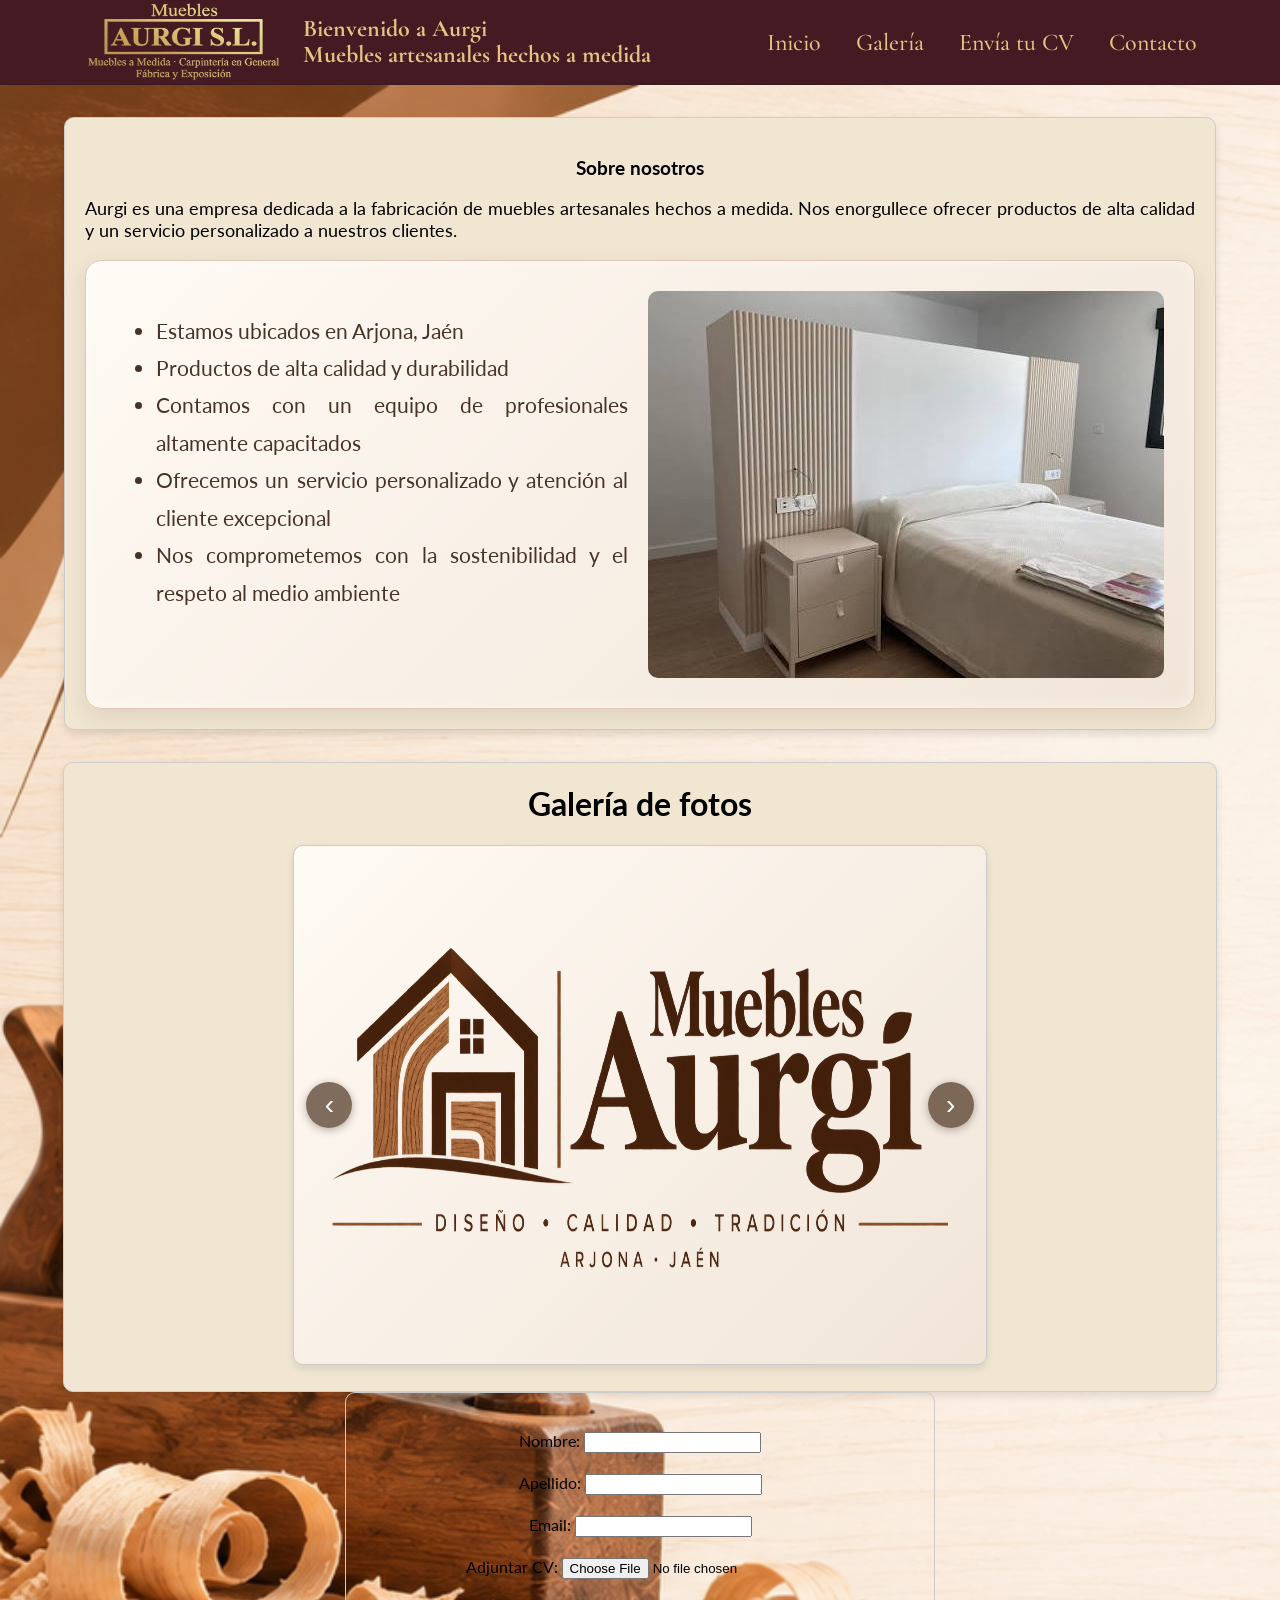
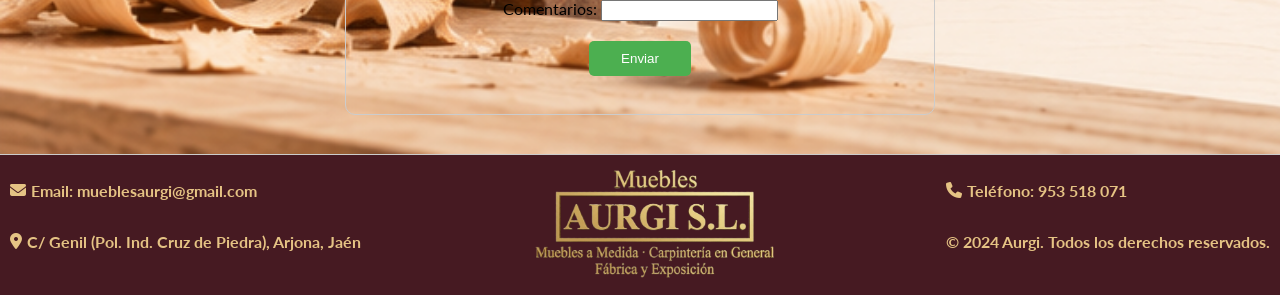
==== formularioCV.html @ c1c7f396 "Initial commit" ====
<!DOCTYPE html>
<html lang="en">
<head>
    <meta charset="UTF-8">
    <meta name="viewport" content="width=device-width, initial-scale=1.0">
    <link rel="stylesheet" href="estilos.css">
    <link rel="stylesheet" href="https://cdnjs.cloudflare.com/ajax/libs/font-awesome/6.4.0/css/all.min.css">
    <script src="vida.js" defer></script>
    <title>Muebles Aurgi</title>
</head>
<body>
    <header>
        <div>
            <img src="logoBueno.png" alt="Logo de Aurgi" width="200" height="85">
            <section>
                <h1>Bienvenido a Aurgi</h1>
                <h2>Muebles artesanales hechos a medida</h2>
            </section>
        </div>
        <nav>
            <ul>
                <li><a href="#home">Inicio</a></li>
                <li><a href="#galeria">Galería</a></li>
                <li><a href="#about">Envía tu CV</a></li>
                <li><a href="#contacto">Contacto</a></li>
            </ul>
        </nav>
    </header>
    <main>
        <div id="home"></div>
        <article class="presentEmpresa" >
            <section>
                <h1>Sobre nosotros</h1>
                <p>Aurgi es una empresa dedicada a la fabricación de muebles artesanales hechos a medida. Nos enorgullece ofrecer productos de alta calidad y un servicio personalizado a nuestros clientes.</p>
                <article class="caracteristicas">
                    <ul>
                        <li>
                            Estamos ubicados en Arjona, Jaén
                        </li>
                        <li>
                            Productos de alta calidad y durabilidad
                        </li>
                        <li>
                            Contamos con un equipo de profesionales altamente capacitados
                        </li>
                        <li>
                            Ofrecemos un servicio personalizado y atención al cliente excepcional
                        </li>
                        <li>
                            Nos comprometemos con la sostenibilidad y el respeto al medio ambiente
                        </li>
                    </ul>
                    <img src="imagen4.jpg" alt="Imagen de la empresa Aurgi" >
                </article>
            </section>
        </article>
        <div class="carruselCont" id="galeria">
            <h1>Galería de fotos</h1>
            <article class="carrusel">                
                <div class="pista">
                    <img src="LogoAurgi.png" alt="">
                    <img src="logoBueno.png" alt="">
                    <img src="imagen4.jpg" alt="">
                </div>
                <button class="anterior">&#8249;</button>
                <button class="siguiente">&#8250;</button>
            </article>
        </div>

        <form id="cvForm">
            <label for="nombre">Nombre:
                <input type="text" id="nombre" name="nombre" required>
            </label>
            <label for="apellido">Apellido:
                <input type="text" id="apellido" name="apellido" required>
            </label>
            <label for="email">Email:
                <input type="email" id="email" name="email" required>
            </label>
            <label for="cv">Adjuntar CV:
                <input type="file" id="cv" name="cv" required>
            </label>
            <label for="comentarios">Comentarios:
                <input type="text" id="comentarios" name="comentarios" required>
            </label>
            <button type="submit">Enviar</button>
        </form>
    </main>
    <footer id="contacto">
        <article class="contactos">
            <p><i class="fa-solid fa-envelope"></i>Email: mueblesaurgi@gmail.com</p>
            <p><i class="fa-solid fa-location-dot"></i>C/ Genil (Pol. Ind. Cruz de Piedra), Arjona, Jaén</p>
        </article>
        <img src="logoBueno.png" alt="Logo de Aurgi" width="250" height="120">
        <article class="contactos">
            <p><i class="fa-solid fa-phone"></i>Teléfono: 953 518 071</p>
            <p>&copy; 2024 Aurgi. Todos los derechos reservados.</p>
        </article>
    </footer>
</body>
</html>
---- estilos.css ----
@import url('https://fonts.googleapis.com/css2?family=Cormorant+Garamond:wght@400;500;600;700&family=Lato:wght@400;500;600;700&display=swap');

html {
  scroll-padding-top: 100px;
  scroll-behavior: smooth;
}
body{
    margin: 0;
    padding: 0;
}

header{
    width: 100%;
    height: 85px;
    padding: 0 6.5%;
    background-color: #461a22;
    border-bottom: 1px solid #371b20;
    color: #E5C384;
    font-family:'Cormorant Garamond', serif;
    display: flex;
    align-items: center;
    justify-content: space-between;
    box-sizing: border-box;
    position: sticky;
    top: 0;
    z-index: 1000;
}
header div{
    display: flex;
    align-items: center;
    gap: 20px;
    padding-top: 10px;
    padding-bottom: 10px;
}

header section h1,
header section h2 {
    margin: 0;
    line-height: 1.1;
}

header nav ul {
    display: flex;
    align-items: center;
    gap: 35px;
    list-style: none;
    margin: 0;
    padding: 0;
}

header nav ul li a{
    position: relative;
    text-decoration: none;
    color: #E5C384;
    font-size: 150%;
    font-weight: 500;
}

header nav ul li a::after{
    content: "";
    position: absolute;
    width: 0;
    height: 2px;
    background-color: #9A7233;
    bottom: -12px;
    left: 0;
    transition: width 0.3s ease;
}

header nav ul li a:hover::after,
header nav ul li a:active::after{
    width: 100%;
}

header nav ul li a:hover,
header nav ul li a:active{
    color: #9A7233;
}

main{
    font-family:'Lato', sans-serif;
    padding-bottom: 3%;
    background: url(FondoCarpintería.png);
    background-repeat: no-repeat;
    background-size: cover;
}

main #cvForm{
    margin: 0 auto;
}

.presentEmpresa{
    display: flex;
    flex-direction: row;
    justify-content: center;
    align-items: center;
    gap: 20px;
    padding-top: 2.5%;
    padding-bottom: 2.5%;
    background-size: cover;

}

.presentEmpresa img{
    width: 50%;
    height: auto;
    border-radius: 10px;
}

.presentEmpresa section{
    width: 90%;
    padding: 20px;
    box-sizing: border-box;
    border-radius: 10px;
    background-color: #f0e6d2;
    box-shadow: 0 4px 8px rgba(0, 0, 0, 0.1);
    border: 1px solid #ccc;
    align-self: flex-start;
    text-align: center;
}

.presentEmpresa section p{
    text-align: justify;
    font-size: 115%;
}

.presentEmpresa .caracteristicas {
    position: relative;
    display: flex;
    gap: 20px;
    text-align: justify;
    font-size: 130%;
    line-height: 1.8;
    padding: 30px;
    min-height: 38vh;
    height: auto;

    background: linear-gradient(
        135deg,
        #fffaf4,
        #f1e5d8
    );

    color: #493326;
    border-radius: 16px;

    border: 1px solid #dfc9b4;

    box-shadow:
        0 8px 25px rgba(65, 38, 23, 0.10),
        inset 0 0 15px rgba(255,255,255,0.5);

    transition: all 0.35s ease;
}

.presentEmpresa .caracteristicas:hover {
    transform: translateY(-5px);
    box-shadow:
        0 14px 30px rgba(65, 38, 23, 0.16);

    border-color: #a66c43;
}

.carruselCont{
    text-align: center;
    background-color: #f0e6d2;
    box-shadow: 0 4px 8px rgba(0, 0, 0, 0.1);
    border: 1px solid #ccc;
    border-radius: 10px;
    width: 90%;
    margin: 0 auto;
    padding-bottom: 2%;
}

.carrusel {
  position: relative;
  width: 60%;
  margin: 0 auto;
  overflow: hidden;
  box-shadow: 0 4px 8px rgba(0, 0, 0, 0.1);
  border: 1px solid #ccc;
  border-radius: 10px;
  background: linear-gradient(
        135deg,
        #fffaf4,
        #f1e5d8
    );
}

.carrusel h1{
    margin: 0 auto;
}
.pista {
  display: flex;
  transition: transform 0.6s ease;
}
.pista img {
  width: 100%;               /* cada imagen ocupa toda la ventana */
  flex-shrink: 0;
}
.anterior,
.siguiente {
  position: absolute;
  top: 50%;
  transform: translateY(-50%);
  width: 46px;
  height: 46px;
  display: flex;
  align-items: center;
  justify-content: center;
  border: none;
  border-radius: 50%;
  background: rgba(60, 35, 15, 0.65);   /* marrón madera semitransparente */
  color: #fff;
  font-size: 28px;
  line-height: 1;
  cursor: pointer;
  backdrop-filter: blur(4px);
  box-shadow: 0 2px 8px rgba(0, 0, 0, 0.3);
  transition: background 0.25s ease, transform 0.25s ease;
  z-index: 2;
}

.anterior { left: 12px; }
.siguiente { right: 12px; }

.anterior:hover,
.siguiente:hover {
  background: rgba(176, 112, 52, 0.95);  /* tono roble al pasar el ratón */
  transform: translateY(-50%) scale(1.1);
}

.anterior:active,
.siguiente:active {
  transform: translateY(-50%) scale(0.95);
}

.anterior:focus-visible,
.siguiente:focus-visible {
  outline: 3px solid #f0c987;
  outline-offset: 2px;
}

#cvForm{
    display: flex;
    flex-direction: column;
    justify-content: center;
    align-items: center;
    border: 1px solid #ccc;
    padding: 3%;
    gap:20px;
    width: 40%;
    border-radius: 10px;
}

#cvForm button{
    width: 20%;
    padding: 10px;
    background-color: #4CAF50;
    color: white;
    border: none;
    border-radius: 5px;
    cursor: pointer;
}

footer{
    background-color: #461a22;
    color: #E5C384;
    text-align: center;
    font-weight: bold;
    padding: 10px;
    border-top: 1px solid #ccc;
    display: flex;
    gap: 10px;
    font-family:'Lato', sans-serif;
}

footer .contactos{
    display: flex;
    flex-direction: column;text-align: justify;
}

footer img{
    display: block;
    margin: 0 auto;
    border-radius: 10px;
}

footer .contactos p{
    display: flex;
    align-items: center;
    gap: 5px;
}
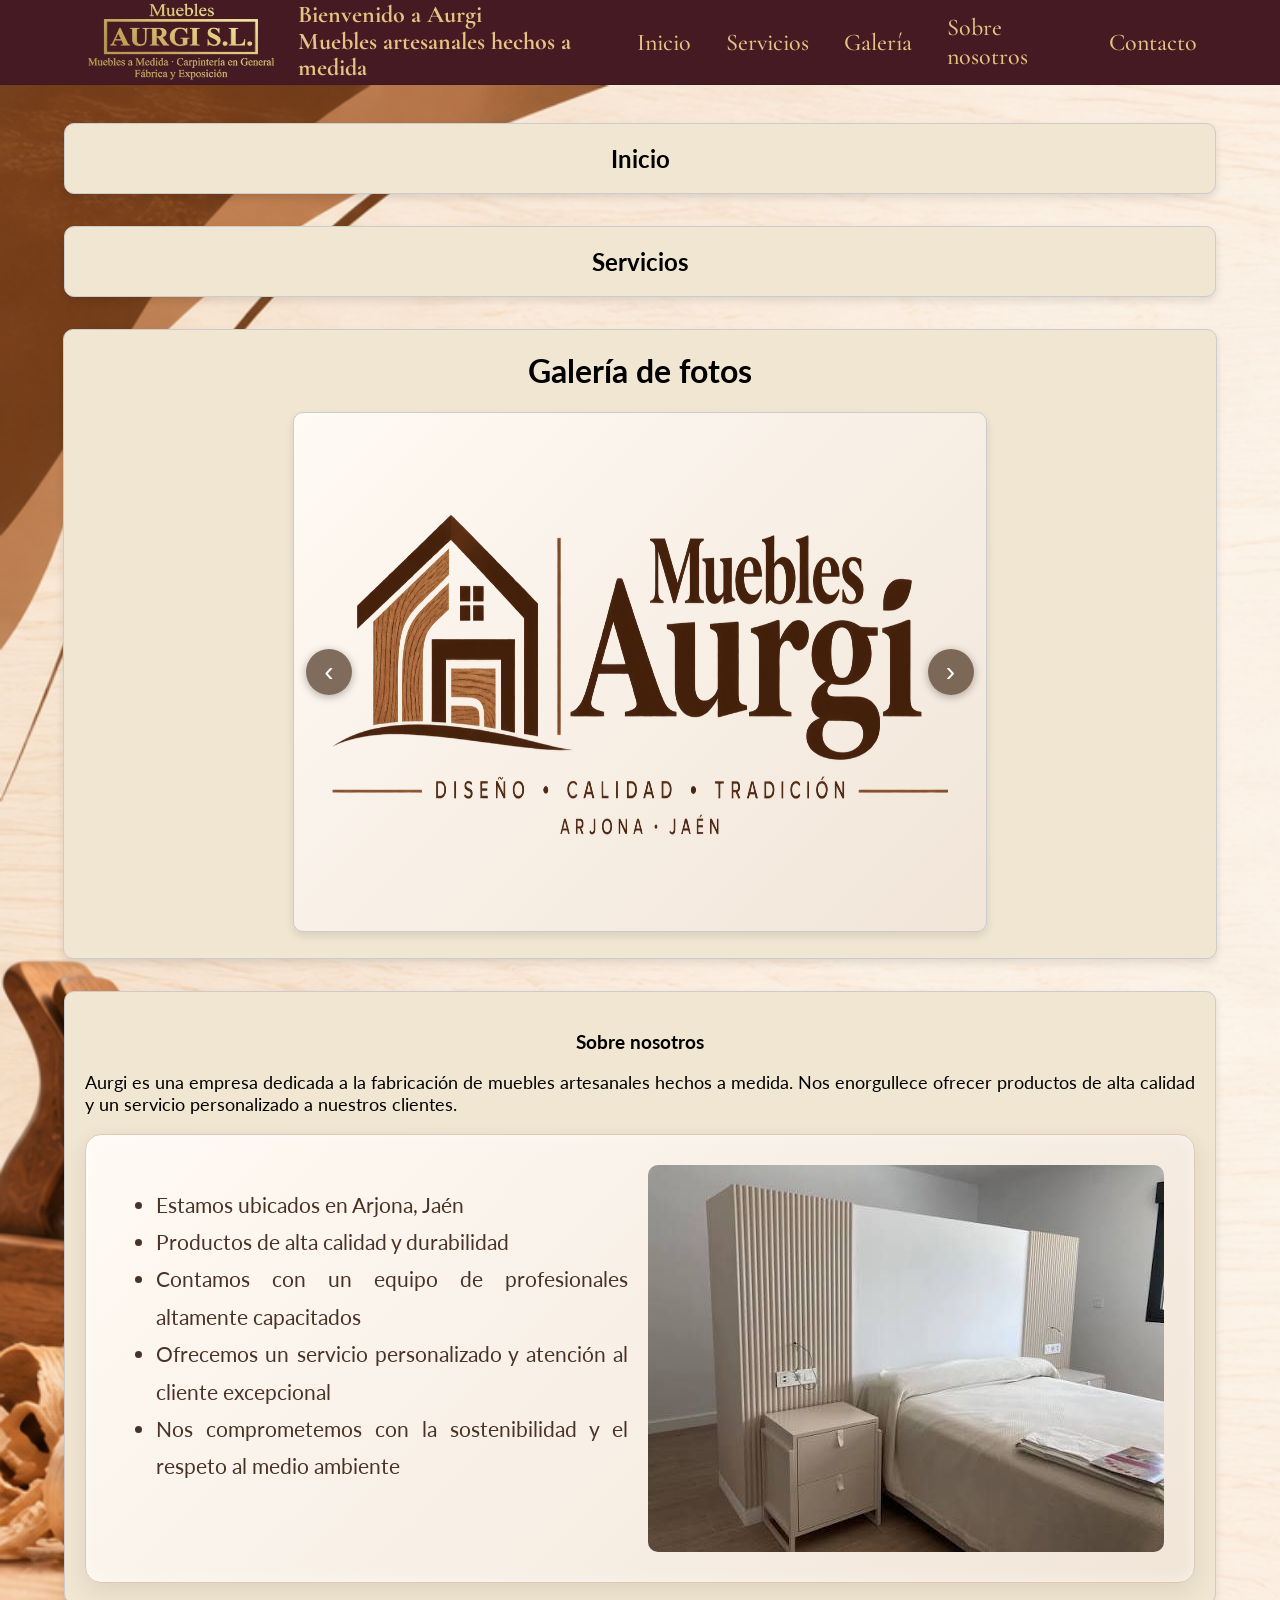
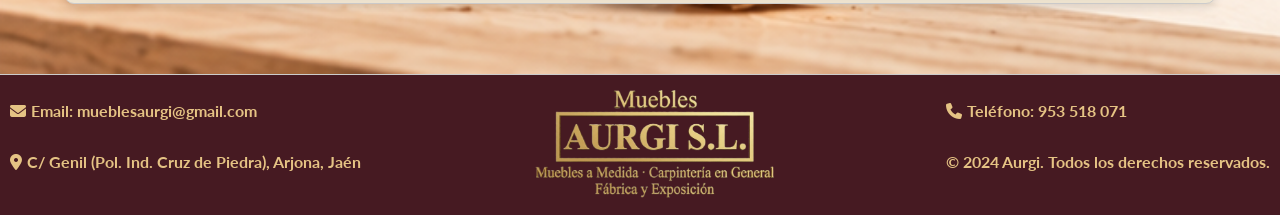
==== commit 56807168: "nuevos apartados añadidos a la web" ====
--- a/formularioCV.html
+++ b/formularioCV.html
@@ -5,6 +5,7 @@
     <meta name="viewport" content="width=device-width, initial-scale=1.0">
     <link rel="stylesheet" href="estilos.css">
     <link rel="stylesheet" href="https://cdnjs.cloudflare.com/ajax/libs/font-awesome/6.4.0/css/all.min.css">
+    <link rel="icon" type="image/png" href="LogoMejorado.jpg">
     <script src="vida.js" defer></script>
     <title>Muebles Aurgi</title>
 </head>
@@ -20,15 +21,37 @@
         <nav>
             <ul>
                 <li><a href="#home">Inicio</a></li>
+                <li><a href="#servicios">Servicios</a></li>
                 <li><a href="#galeria">Galería</a></li>
-                <li><a href="#about">Envía tu CV</a></li>
+                <li><a href="#about">Sobre nosotros</a></li>
                 <li><a href="#contacto">Contacto</a></li>
             </ul>
         </nav>
     </header>
     <main>
-        <div id="home"></div>
-        <article class="presentEmpresa" >
+        <!--Inicio-->
+        <section class="inicio" id="home">
+            <h1>Inicio</h1>
+        </section>
+        <!--Servicios-->
+        <section class="servicios" id="servicios">
+            <h1>Servicios</h1>
+        </section>
+        <!--Galería de fotos-->
+        <div class="carruselCont" id="galeria">
+            <h1>Galería de fotos</h1>
+            <article class="carrusel">                
+                <div class="pista">
+                    <img src="LogoAurgi.png" alt="">
+                    <img src="logoBueno.png" alt="">
+                    <img src="imagen4.jpg" alt="">
+                </div>
+                <button class="anterior">&#8249;</button>
+                <button class="siguiente">&#8250;</button>
+            </article>
+        </div>
+         <!--Sobre nosotros-->
+        <article class="presentEmpresa" id="about">
             <section>
                 <h1>Sobre nosotros</h1>
                 <p>Aurgi es una empresa dedicada a la fabricación de muebles artesanales hechos a medida. Nos enorgullece ofrecer productos de alta calidad y un servicio personalizado a nuestros clientes.</p>
@@ -54,38 +77,9 @@
                 </article>
             </section>
         </article>
-        <div class="carruselCont" id="galeria">
-            <h1>Galería de fotos</h1>
-            <article class="carrusel">                
-                <div class="pista">
-                    <img src="LogoAurgi.png" alt="">
-                    <img src="logoBueno.png" alt="">
-                    <img src="imagen4.jpg" alt="">
-                </div>
-                <button class="anterior">&#8249;</button>
-                <button class="siguiente">&#8250;</button>
-            </article>
-        </div>
+    </main>
 
-        <form id="cvForm">
-            <label for="nombre">Nombre:
-                <input type="text" id="nombre" name="nombre" required>
-            </label>
-            <label for="apellido">Apellido:
-                <input type="text" id="apellido" name="apellido" required>
-            </label>
-            <label for="email">Email:
-                <input type="email" id="email" name="email" required>
-            </label>
-            <label for="cv">Adjuntar CV:
-                <input type="file" id="cv" name="cv" required>
-            </label>
-            <label for="comentarios">Comentarios:
-                <input type="text" id="comentarios" name="comentarios" required>
-            </label>
-            <button type="submit">Enviar</button>
-        </form>
-    </main>
+    <!--Contacto-->
     <footer id="contacto">
         <article class="contactos">
             <p><i class="fa-solid fa-envelope"></i>Email: mueblesaurgi@gmail.com</p>
--- a/estilos.css
+++ b/estilos.css
@@ -80,13 +80,36 @@
 main{
     font-family:'Lato', sans-serif;
     padding-bottom: 3%;
+    padding-top: 3%;
     background: url(FondoCarpintería.png);
     background-repeat: no-repeat;
     background-size: cover;
 }
 
-main #cvForm{
-    margin: 0 auto;
+.inicio{
+    margin: 0 auto;
+    text-align: center;
+    width: 90%;
+    box-sizing: border-box;
+    border-radius: 10px;
+    background-color: #f0e6d2;
+    box-shadow: 0 4px 8px rgba(0, 0, 0, 0.1);
+    border: 1px solid #ccc;
+    align-self: flex-start;
+}
+
+.servicios{
+    margin: 0 auto;
+    text-align: center;
+    width: 90%;
+    box-sizing: border-box;
+    border-radius: 10px;
+    background-color: #f0e6d2;
+    box-shadow: 0 4px 8px rgba(0, 0, 0, 0.1);
+    border: 1px solid #ccc;
+    align-self: flex-start;
+    margin-top: 2.5%;
+    margin-bottom: 2.5%;
 }
 
 .presentEmpresa{
@@ -98,7 +121,6 @@
     padding-top: 2.5%;
     padding-bottom: 2.5%;
     background-size: cover;
-
 }
 
 .presentEmpresa img{
@@ -134,7 +156,6 @@
     padding: 30px;
     min-height: 38vh;
     height: auto;
-
     background: linear-gradient(
         135deg,
         #fffaf4,
@@ -143,9 +164,7 @@
 
     color: #493326;
     border-radius: 16px;
-
     border: 1px solid #dfc9b4;
-
     box-shadow:
         0 8px 25px rgba(65, 38, 23, 0.10),
         inset 0 0 15px rgba(255,255,255,0.5);
@@ -195,7 +214,7 @@
   transition: transform 0.6s ease;
 }
 .pista img {
-  width: 100%;               /* cada imagen ocupa toda la ventana */
+  width: 100%;               
   flex-shrink: 0;
 }
 .anterior,
@@ -210,7 +229,7 @@
   justify-content: center;
   border: none;
   border-radius: 50%;
-  background: rgba(60, 35, 15, 0.65);   /* marrón madera semitransparente */
+  background: rgba(60, 35, 15, 0.65);
   color: #fff;
   font-size: 28px;
   line-height: 1;
@@ -226,7 +245,7 @@
 
 .anterior:hover,
 .siguiente:hover {
-  background: rgba(176, 112, 52, 0.95);  /* tono roble al pasar el ratón */
+  background: rgba(176, 112, 52, 0.95);
   transform: translateY(-50%) scale(1.1);
 }
 
@@ -241,28 +260,6 @@
   outline-offset: 2px;
 }
 
-#cvForm{
-    display: flex;
-    flex-direction: column;
-    justify-content: center;
-    align-items: center;
-    border: 1px solid #ccc;
-    padding: 3%;
-    gap:20px;
-    width: 40%;
-    border-radius: 10px;
-}
-
-#cvForm button{
-    width: 20%;
-    padding: 10px;
-    background-color: #4CAF50;
-    color: white;
-    border: none;
-    border-radius: 5px;
-    cursor: pointer;
-}
-
 footer{
     background-color: #461a22;
     color: #E5C384;
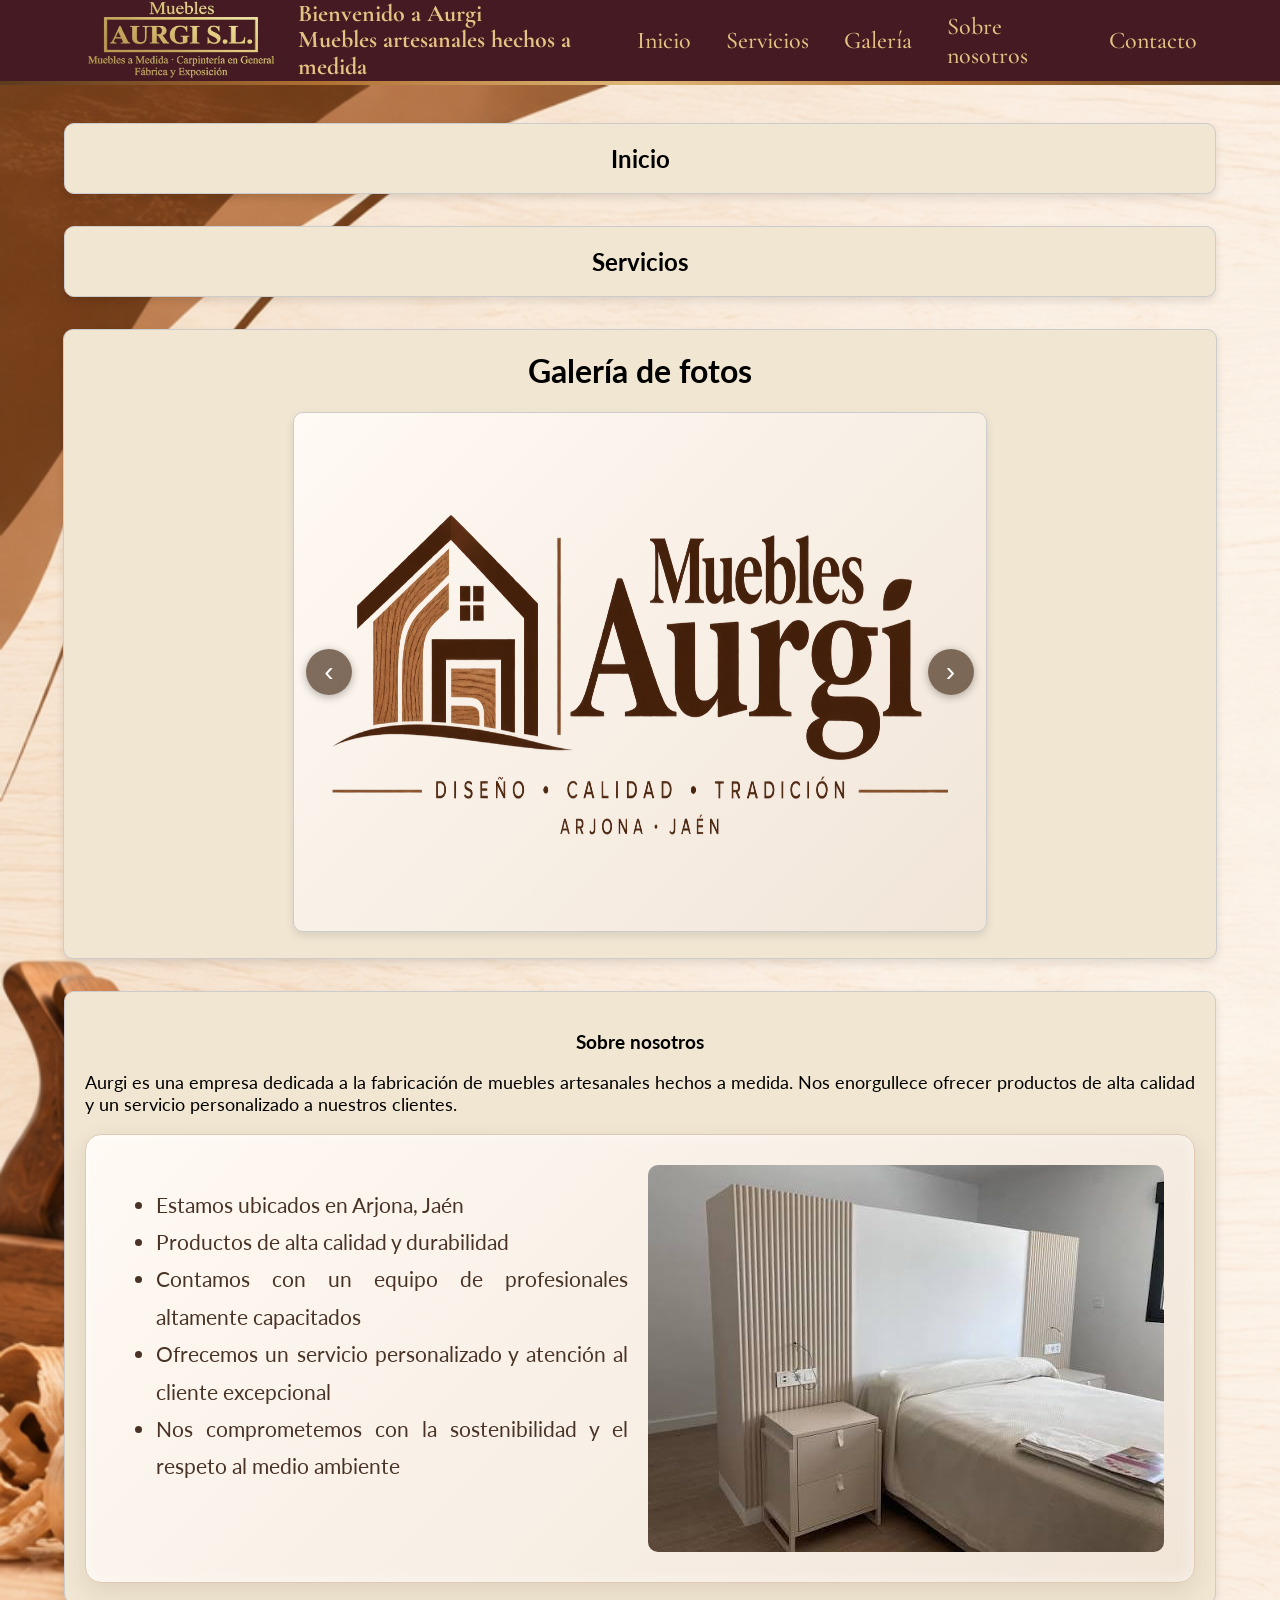
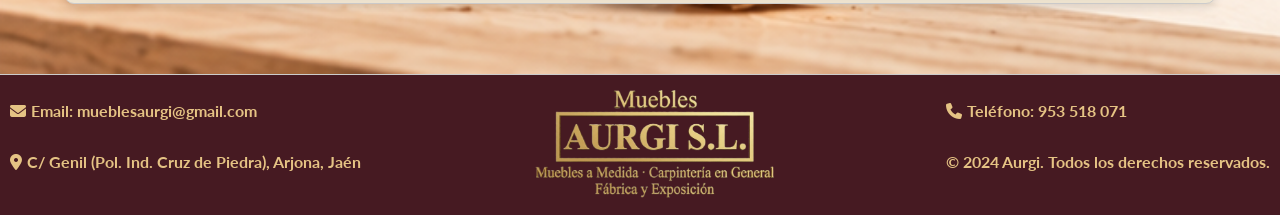
==== commit f70de9f5: "cambio en favicon" ====
--- a/formularioCV.html
+++ b/formularioCV.html
@@ -5,7 +5,7 @@
     <meta name="viewport" content="width=device-width, initial-scale=1.0">
     <link rel="stylesheet" href="estilos.css">
     <link rel="stylesheet" href="https://cdnjs.cloudflare.com/ajax/libs/font-awesome/6.4.0/css/all.min.css">
-    <link rel="icon" type="image/png" href="LogoMejorado.jpg">
+    <link rel="icon" type="image/png" href="favicon.png">
     <script src="vida.js" defer></script>
     <title>Muebles Aurgi</title>
 </head>
--- a/estilos.css
+++ b/estilos.css
@@ -14,7 +14,8 @@
     height: 85px;
     padding: 0 6.5%;
     background-color: #461a22;
-    border-bottom: 1px solid #371b20;
+    border-bottom: 4px solid;
+    border-image: linear-gradient(90deg, #5c3a1e, #b07034, #e0b878, #b07034, #5c3a1e) 1;
     color: #E5C384;
     font-family:'Cormorant Garamond', serif;
     display: flex;
@@ -25,6 +26,7 @@
     top: 0;
     z-index: 1000;
 }
+
 header div{
     display: flex;
     align-items: center;
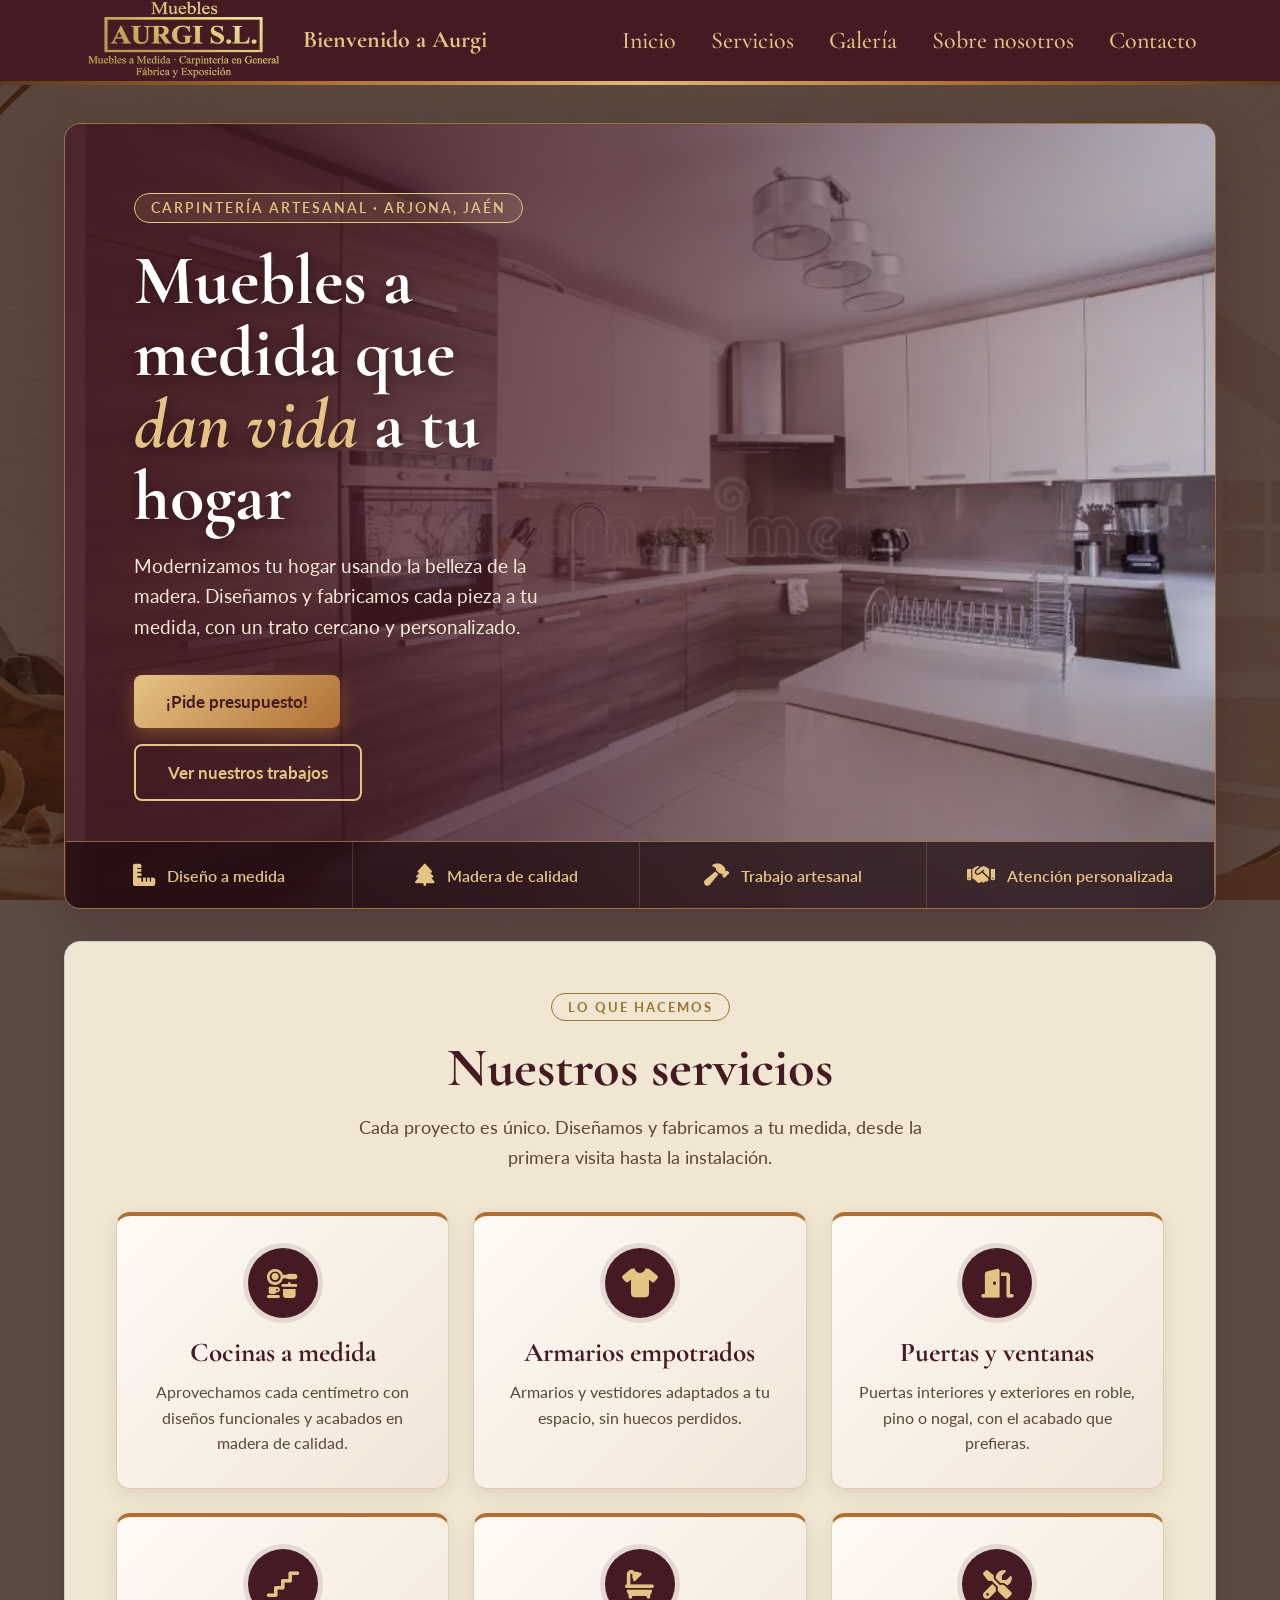
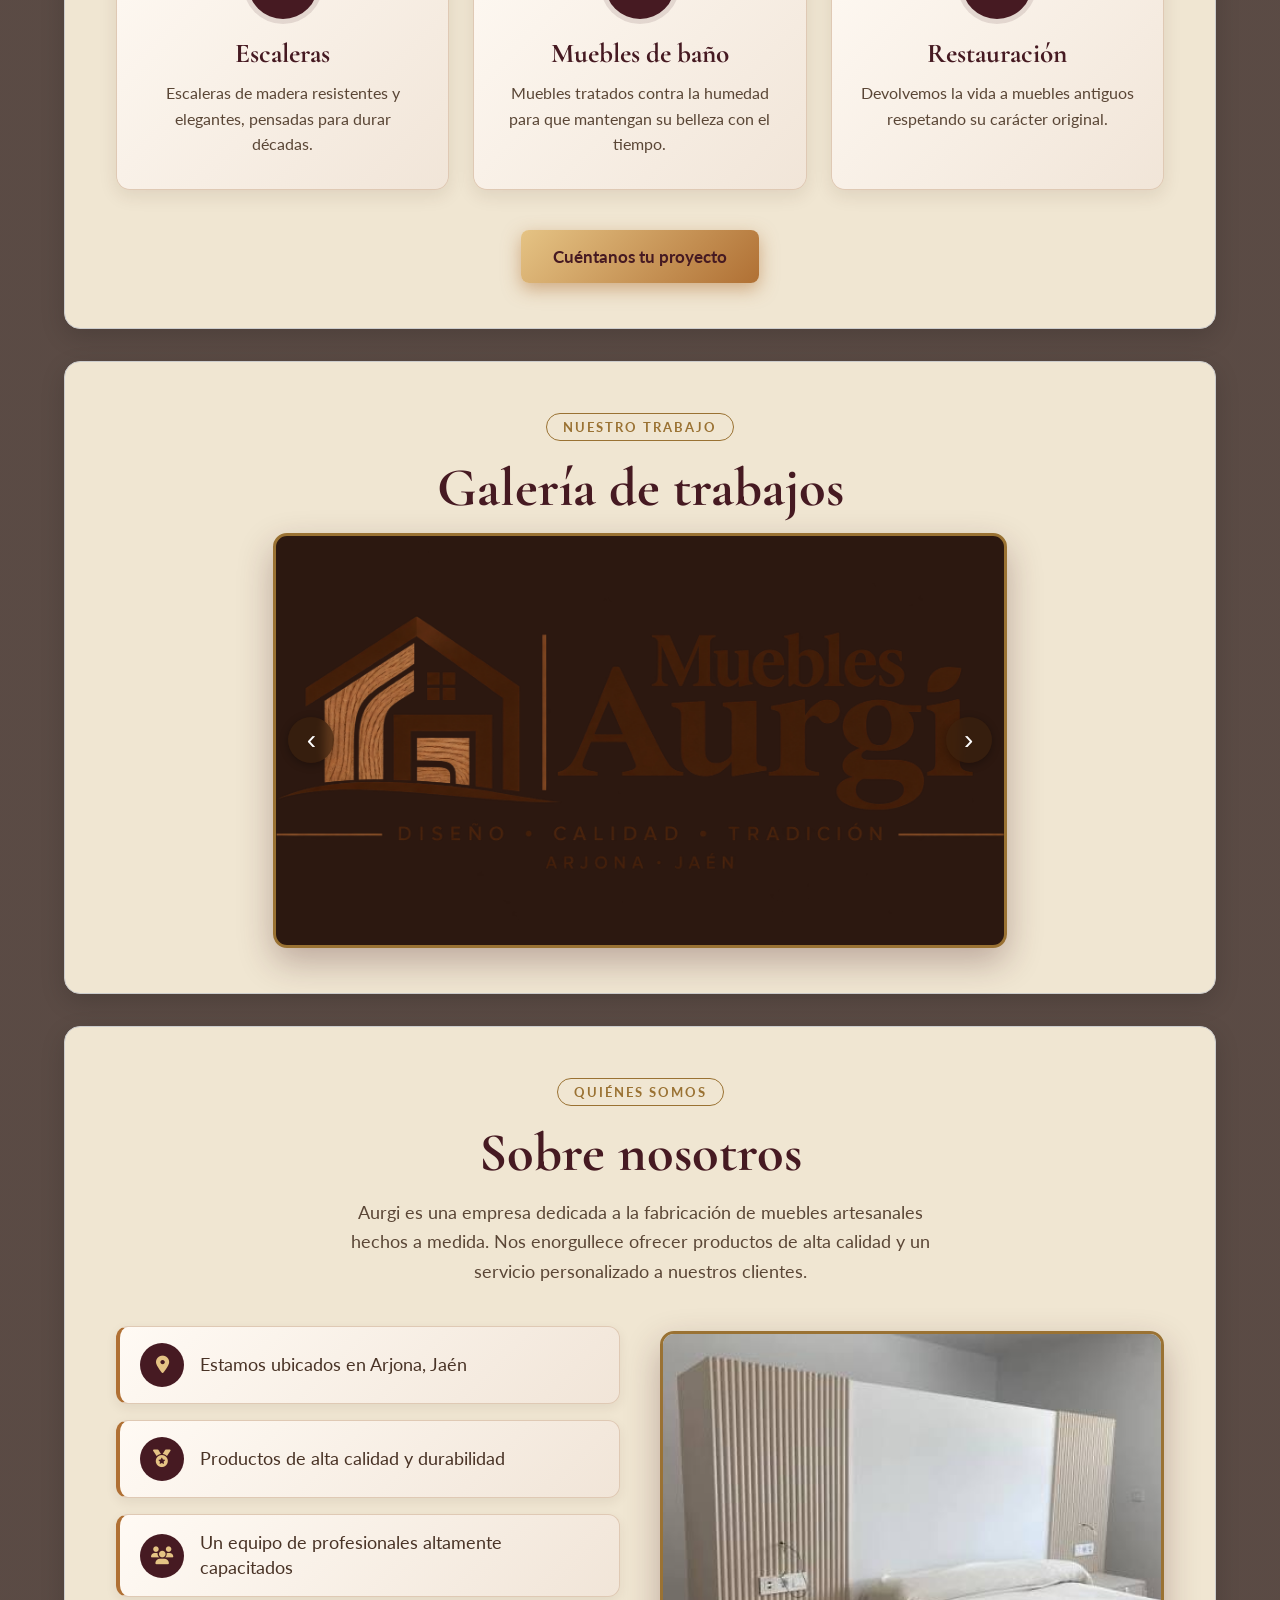
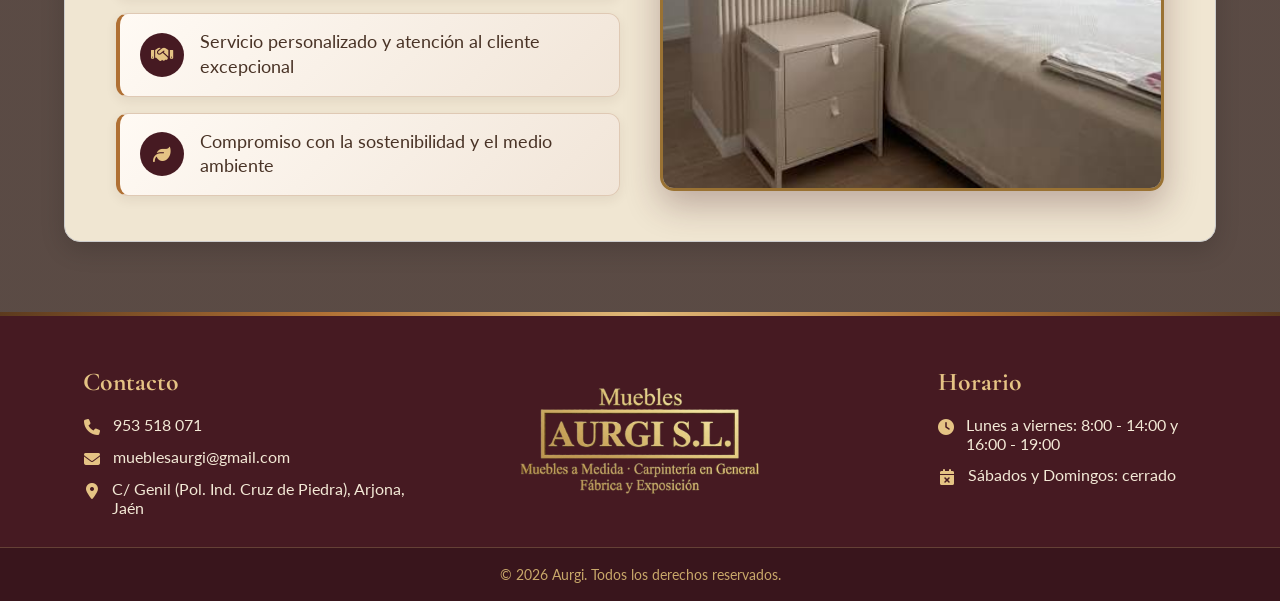
==== commit a55c0790: "ultimados estilos y lavado de cara a la web" ====
--- a/formularioCV.html
+++ b/formularioCV.html
@@ -15,7 +15,6 @@
             <img src="logoBueno.png" alt="Logo de Aurgi" width="200" height="85">
             <section>
                 <h1>Bienvenido a Aurgi</h1>
-                <h2>Muebles artesanales hechos a medida</h2>
             </section>
         </div>
         <nav>
@@ -31,65 +30,132 @@
     <main>
         <!--Inicio-->
         <section class="inicio" id="home">
-            <h1>Inicio</h1>
+            <div class="hero">
+                <div class="hero-contenido">
+                    <span class="hero-etiqueta">Carpintería artesanal · Arjona, Jaén</span>
+                    <h2>Muebles a medida que <em>dan vida</em> a tu hogar</h2>
+                    <p>Modernizamos tu hogar usando la belleza de la madera. Diseñamos y fabricamos cada pieza a tu medida, con un trato cercano y personalizado.</p>
+                    <div class="hero-botones">
+                        <a href="#contacto" class="btn btn-principal">¡Pide presupuesto!</a>
+                        <a href="#galeria" class="btn btn-secundario">Ver nuestros trabajos</a>
+                    </div>
+                </div>
+
+                <ul class="hero-ventajas">
+                    <li><i class="fa-solid fa-ruler-combined"></i> Diseño a medida</li>
+                    <li><i class="fa-solid fa-tree"></i> Madera de calidad</li>
+                    <li><i class="fa-solid fa-hammer"></i> Trabajo artesanal</li>
+                    <li><i class="fa-solid fa-handshake"></i> Atención personalizada</li>
+                </ul>
+            </div>
         </section>
         <!--Servicios-->
         <section class="servicios" id="servicios">
-            <h1>Servicios</h1>
+            <span class="seccion-etiqueta">Lo que hacemos</span>
+            <h2 class="seccion-titulo">Nuestros servicios</h2>
+            <p class="seccion-intro">Cada proyecto es único. Diseñamos y fabricamos a tu medida, desde la primera visita hasta la instalación.</p>
+
+            <div class="servicios-grid">
+                <article class="servicio">
+                    <div class="servicio-icono"><i class="fa-solid fa-kitchen-set"></i></div>
+                    <h3>Cocinas a medida</h3>
+                    <p>Aprovechamos cada centímetro con diseños funcionales y acabados en madera de calidad.</p>
+                </article>
+
+                <article class="servicio">
+                    <div class="servicio-icono"><i class="fa-solid fa-shirt"></i></div>
+                    <h3>Armarios empotrados</h3>
+                    <p>Armarios y vestidores adaptados a tu espacio, sin huecos perdidos.</p>
+                </article>
+
+                <article class="servicio">
+                    <div class="servicio-icono"><i class="fa-solid fa-door-open"></i></div>
+                    <h3>Puertas y ventanas</h3>
+                    <p>Puertas interiores y exteriores en roble, pino o nogal, con el acabado que prefieras.</p>
+                </article>
+
+                <article class="servicio">
+                    <div class="servicio-icono"><i class="fa-solid fa-stairs"></i></div>
+                    <h3>Escaleras</h3>
+                    <p>Escaleras de madera resistentes y elegantes, pensadas para durar décadas.</p>
+                </article>
+
+                <article class="servicio">
+                    <div class="servicio-icono"><i class="fa-solid fa-bath"></i></div>
+                    <h3>Muebles de baño</h3>
+                    <p>Muebles tratados contra la humedad para que mantengan su belleza con el tiempo.</p>
+                </article>
+
+                <article class="servicio">
+                    <div class="servicio-icono"><i class="fa-solid fa-screwdriver-wrench"></i></div>
+                    <h3>Restauración</h3>
+                    <p>Devolvemos la vida a muebles antiguos respetando su carácter original.</p>
+                </article>
+            </div>
+
+            <a href="#contacto" class="btn btn-principal servicios-cta">Cuéntanos tu proyecto</a>
         </section>
         <!--Galería de fotos-->
-        <div class="carruselCont" id="galeria">
-            <h1>Galería de fotos</h1>
-            <article class="carrusel">                
+        <section class="carruselCont" id="galeria">
+            <span class="seccion-etiqueta">Nuestro trabajo</span>
+            <h2 class="seccion-titulo">Galería de trabajos</h2>
+
+            <article class="carrusel">
                 <div class="pista">
-                    <img src="LogoAurgi.png" alt="">
-                    <img src="logoBueno.png" alt="">
-                    <img src="imagen4.jpg" alt="">
+                    <img src="LogoAurgi.png" alt="Descripción del trabajo 1">
+                    <img src="logoBueno.png" alt="Descripción del trabajo 2">
+                    <img src="imagen4.jpg" alt="Descripción del trabajo 3">
                 </div>
-                <button class="anterior">&#8249;</button>
-                <button class="siguiente">&#8250;</button>
+                <button class="anterior" aria-label="Imagen anterior">&#8249;</button>
+                <button class="siguiente" aria-label="Imagen siguiente">&#8250;</button>
             </article>
-        </div>
+        </section>
          <!--Sobre nosotros-->
-        <article class="presentEmpresa" id="about">
-            <section>
-                <h1>Sobre nosotros</h1>
-                <p>Aurgi es una empresa dedicada a la fabricación de muebles artesanales hechos a medida. Nos enorgullece ofrecer productos de alta calidad y un servicio personalizado a nuestros clientes.</p>
-                <article class="caracteristicas">
-                    <ul>
-                        <li>
-                            Estamos ubicados en Arjona, Jaén
-                        </li>
-                        <li>
-                            Productos de alta calidad y durabilidad
-                        </li>
-                        <li>
-                            Contamos con un equipo de profesionales altamente capacitados
-                        </li>
-                        <li>
-                            Ofrecemos un servicio personalizado y atención al cliente excepcional
-                        </li>
-                        <li>
-                            Nos comprometemos con la sostenibilidad y el respeto al medio ambiente
-                        </li>
-                    </ul>
-                    <img src="imagen4.jpg" alt="Imagen de la empresa Aurgi" >
-                </article>
-            </section>
-        </article>
+        <!--Sobre nosotros-->
+        <section class="presentEmpresa" id="about">
+            <span class="seccion-etiqueta">Quiénes somos</span>
+            <h2 class="seccion-titulo">Sobre nosotros</h2>
+            <p class="seccion-intro">Aurgi es una empresa dedicada a la fabricación de muebles artesanales hechos a medida. Nos enorgullece ofrecer productos de alta calidad y un servicio personalizado a nuestros clientes.</p>
+
+            <div class="about-grid">
+                <ul class="about-lista">
+                    <li><i class="fa-solid fa-location-dot"></i><span>Estamos ubicados en Arjona, Jaén</span></li>
+                    <li><i class="fa-solid fa-medal"></i><span>Productos de alta calidad y durabilidad</span></li>
+                    <li><i class="fa-solid fa-users"></i><span>Un equipo de profesionales altamente capacitados</span></li>
+                    <li><i class="fa-solid fa-handshake"></i><span>Servicio personalizado y atención al cliente excepcional</span></li>
+                    <li><i class="fa-solid fa-leaf"></i><span>Compromiso con la sostenibilidad y el medio ambiente</span></li>
+                </ul>
+                <img src="imagen4.jpg" alt="Taller de Aurgi">
+            </div>
+        </section>
     </main>
 
     <!--Contacto-->
     <footer id="contacto">
-        <article class="contactos">
-            <p><i class="fa-solid fa-envelope"></i>Email: mueblesaurgi@gmail.com</p>
-            <p><i class="fa-solid fa-location-dot"></i>C/ Genil (Pol. Ind. Cruz de Piedra), Arjona, Jaén</p>
-        </article>
-        <img src="logoBueno.png" alt="Logo de Aurgi" width="250" height="120">
-        <article class="contactos">
-            <p><i class="fa-solid fa-phone"></i>Teléfono: 953 518 071</p>
-            <p>&copy; 2024 Aurgi. Todos los derechos reservados.</p>
-        </article>
+        <div class="footer-grid">
+            <div class="footer-col">
+                <h3>Contacto</h3>
+                <ul>
+                    <li><i class="fa-solid fa-phone"></i><a href="tel:+34953518071">953 518 071</a></li>
+                    <li><i class="fa-solid fa-envelope"></i><a href="mailto:mueblesaurgi@gmail.com">mueblesaurgi@gmail.com</a></li>
+                    <li><i class="fa-solid fa-location-dot"></i><a href="https://www.google.com/maps/place/Muebles+Aurgi+S+L+L/@37.9267811,-4.0603153,17z/data=!3m1!4b1!4m6!3m5!1s0xd6c355ce812816d:0x76a3441490661832!8m2!3d37.9267811!4d-4.0603153!16s%2Fg%2F1z44crtkd?entry=ttu&g_ep=EgoyMDI2MTEwOS4wIKXMDSoASAFQAw%3D%3D">C/ Genil (Pol. Ind. Cruz de Piedra), Arjona, Jaén</a></li>
+                </ul>
+            </div>
+
+            <div class="footer-col footer-marca">
+                <img src="logoBueno.png" alt="Logo de Aurgi" width="250" height="100">
+            </div>
+
+            <div class="footer-col">
+                <h3>Horario</h3>
+                <ul>
+                    <li><i class="fa-solid fa-clock"></i><span>Lunes a viernes: 8:00 - 14:00 y 16:00 - 19:00</span></li>
+                    <li><i class="fa-solid fa-calendar-xmark"></i><span>Sábados y Domingos: cerrado</span></li>
+                </ul>
+            </div>
+        </div>
+
+        <p class="footer-copy">&copy; <span id="anio">2026</span> Aurgi. Todos los derechos reservados.</p>
     </footer>
 </body>
 </html>
--- a/estilos.css
+++ b/estilos.css
@@ -1,4 +1,10 @@
 @import url('https://fonts.googleapis.com/css2?family=Cormorant+Garamond:wght@400;500;600;700&family=Lato:wght@400;500;600;700&display=swap');
+*,
+*::before,
+*::after {
+    box-sizing: border-box;
+}
+
 
 html {
   scroll-padding-top: 100px;
@@ -83,141 +89,362 @@
     font-family:'Lato', sans-serif;
     padding-bottom: 3%;
     padding-top: 3%;
-    background: url(FondoCarpintería.png);
+    background:
+        linear-gradient(rgba(44, 24, 16, 0.78), rgba(44, 24, 16, 0.78)),
+        url("FondoCarpintería.png") center / cover fixed;
     background-repeat: no-repeat;
     background-size: cover;
 }
 
-.inicio{
-    margin: 0 auto;
-    text-align: center;
-    width: 90%;
-    box-sizing: border-box;
-    border-radius: 10px;
-    background-color: #f0e6d2;
-    box-shadow: 0 4px 8px rgba(0, 0, 0, 0.1);
-    border: 1px solid #ccc;
-    align-self: flex-start;
-}
-
-.servicios{
-    margin: 0 auto;
-    text-align: center;
-    width: 90%;
-    box-sizing: border-box;
-    border-radius: 10px;
-    background-color: #f0e6d2;
-    box-shadow: 0 4px 8px rgba(0, 0, 0, 0.1);
-    border: 1px solid #ccc;
-    align-self: flex-start;
-    margin-top: 2.5%;
-    margin-bottom: 2.5%;
-}
-
-.presentEmpresa{
-    display: flex;
-    flex-direction: row;
-    justify-content: center;
-    align-items: center;
-    gap: 20px;
-    padding-top: 2.5%;
-    padding-bottom: 2.5%;
-    background-size: cover;
-}
-
-.presentEmpresa img{
-    width: 50%;
-    height: auto;
-    border-radius: 10px;
-}
-
-.presentEmpresa section{
-    width: 90%;
-    padding: 20px;
-    box-sizing: border-box;
-    border-radius: 10px;
-    background-color: #f0e6d2;
-    box-shadow: 0 4px 8px rgba(0, 0, 0, 0.1);
-    border: 1px solid #ccc;
-    align-self: flex-start;
-    text-align: center;
-}
-
-.presentEmpresa section p{
-    text-align: justify;
-    font-size: 115%;
-}
-
-.presentEmpresa .caracteristicas {
-    position: relative;
-    display: flex;
-    gap: 20px;
-    text-align: justify;
-    font-size: 130%;
-    line-height: 1.8;
-    padding: 30px;
-    min-height: 38vh;
-    height: auto;
-    background: linear-gradient(
-        135deg,
-        #fffaf4,
-        #f1e5d8
-    );
-
-    color: #493326;
-    border-radius: 16px;
-    border: 1px solid #dfc9b4;
-    box-shadow:
-        0 8px 25px rgba(65, 38, 23, 0.10),
-        inset 0 0 15px rgba(255,255,255,0.5);
-
-    transition: all 0.35s ease;
-}
-
-.presentEmpresa .caracteristicas:hover {
-    transform: translateY(-5px);
-    box-shadow:
-        0 14px 30px rgba(65, 38, 23, 0.16);
-
-    border-color: #a66c43;
-}
-
-.carruselCont{
-    text-align: center;
-    background-color: #f0e6d2;
-    box-shadow: 0 4px 8px rgba(0, 0, 0, 0.1);
-    border: 1px solid #ccc;
-    border-radius: 10px;
+.inicio {
     width: 90%;
     margin: 0 auto;
-    padding-bottom: 2%;
+    border-radius: 16px;
+    overflow: hidden;
+    border: 1px solid #9A7233;
+    box-shadow: 0 14px 40px rgba(70, 26, 34, 0.35);
+}
+
+.hero {
+    min-height: 80vh;
+    display: flex;
+    flex-direction: column;
+    justify-content: space-between;
+    padding: 6% 6% 0;
+    box-sizing: border-box;
+    color: #fff;
+    text-align: left;
+    background:
+        linear-gradient(100deg,
+            rgba(70, 26, 34, 0.93) 0%,
+            rgba(70, 26, 34, 0.70) 45%,
+            rgba(30, 12, 16, 0.10) 100%),
+        url("cocina.webp") center / cover no-repeat;
+}
+
+.hero-contenido {
+    max-width: 40%;
+    animation: aparecer 0.9s ease both;
+}
+
+.hero-etiqueta {
+    display: inline-block;
+    padding: 6px 16px;
+    margin-bottom: 22px;
+    border: 1px solid #E5C384;
+    border-radius: 50px;
+    background: rgba(229, 195, 132, 0.12);
+    color: #E5C384;
+    font-size: 0.85rem;
+    font-weight: 600;
+    letter-spacing: 2px;
+    text-transform: uppercase;
+}
+
+.hero h2 {
+    margin: 0 0 18px;
+    font-family: 'Cormorant Garamond', serif;
+    font-size: clamp(2.6rem, 5.5vw, 4.6rem);
+    font-weight: 700;
+    line-height: 1.02;
+    text-shadow: 0 3px 14px rgba(0, 0, 0, 0.4);
+}
+
+.hero h2 em {
+    color: #E5C384;
+    font-style: italic;
+}
+
+.hero p {
+    margin: 0 0 32px;
+    font-size: 1.2rem;
+    line-height: 1.6;
+    color: #f3e9d6;
+}
+
+/* Botones */
+.hero-botones {
+    display: flex;
+    flex-wrap: wrap;
+    gap: 16px;
+}
+
+.btn {
+    display: inline-block;
+    padding: 16px 32px;
+    border-radius: 8px;
+    font-weight: 700;
+    font-size: 1.05rem;
+    text-decoration: none;
+    transition: transform 0.25s ease, box-shadow 0.25s ease,
+                background 0.25s ease, color 0.25s ease;
+}
+
+.btn-principal {
+    background: linear-gradient(135deg, #E5C384, #b07034);
+    color: #461a22;
+    box-shadow: 0 6px 18px rgba(176, 112, 52, 0.5);
+}
+
+.btn-principal:hover {
+    transform: translateY(-3px);
+    box-shadow: 0 10px 24px rgba(176, 112, 52, 0.7);
+}
+
+.btn-secundario {
+    color: #E5C384;
+    border: 2px solid #E5C384;
+}
+
+.btn-secundario:hover {
+    background: #E5C384;
+    color: #461a22;
+    transform: translateY(-3px);
+}
+
+/* Franja de ventajas */
+.hero-ventajas {
+    list-style: none;
+    margin: 40px -6.7% 0;
+    padding: 0;
+    display: grid;
+    grid-template-columns: repeat(4, 1fr);
+    background: rgba(30, 12, 16, 0.72);
+    backdrop-filter: blur(6px);
+    border-top: 1px solid rgba(229, 195, 132, 0.5);
+}
+
+.hero-ventajas li {
+    display: flex;
+    align-items: center;
+    justify-content: center;
+    gap: 12px;
+    padding: 22px 10px;
+    color: #E5C384;
+    font-weight: 600;
+    border-right: 1px solid rgba(229, 195, 132, 0.2);
+}
+
+.hero-ventajas li:last-child {
+    border-right: none;
+}
+
+.hero-ventajas i {
+    font-size: 1.4rem;
+}
+
+@keyframes aparecer {
+    from { opacity: 0; transform: translateY(30px); }
+    to   { opacity: 1; transform: translateY(0); }
+}
+
+/* ---------- SERVICIOS ---------- */
+.servicios {
+    width: 90%;
+    margin: 2.5% auto;
+    padding: 4% 4% 3.5%;
+    box-sizing: border-box;
+    text-align: center;
+    border-radius: 16px;
+    background: #f0e6d2;
+    border: 1px solid #ccc;
+    box-shadow: 0 8px 25px rgba(0, 0, 0, 0.15);
+}
+
+.seccion-etiqueta {
+    display: inline-block;
+    padding: 5px 16px;
+    margin-bottom: 14px;
+    border: 1px solid #9A7233;
+    border-radius: 50px;
+    color: #9A7233;
+    font-size: 0.8rem;
+    font-weight: 700;
+    letter-spacing: 2px;
+    text-transform: uppercase;
+}
+
+.seccion-titulo {
+    margin: 0 0 12px;
+    font-family: 'Cormorant Garamond', serif;
+    font-size: clamp(2.2rem, 4.5vw, 3.4rem);
+    color: #461a22;
+}
+
+.seccion-intro {
+    max-width: 620px;
+    margin: 0 auto 40px;
+    font-size: 1.15rem;
+    line-height: 1.6;
+    color: #5a4636;
+}
+
+.servicios-grid {
+    display: grid;
+    grid-template-columns: repeat(3, 1fr); 
+    gap: 24px;
+    margin-bottom: 40px;
+}
+
+.servicio {
+    padding: 32px 26px;
+    border-radius: 14px;
+    border: 1px solid #dfc9b4;
+    border-top: 4px solid #b07034;
+    background: linear-gradient(135deg, #fffaf4, #f1e5d8);
+    box-shadow: 0 6px 18px rgba(65, 38, 23, 0.10);
+    transition: transform 0.3s ease, box-shadow 0.3s ease, border-color 0.3s ease;
+}
+
+.servicio:hover {
+    transform: translateY(-8px);
+    box-shadow: 0 16px 32px rgba(65, 38, 23, 0.22);
+    border-top-color: #461a22;
+}
+
+.servicio-icono {
+    width: 70px;
+    height: 70px;
+    margin: 0 auto 18px;
+    display: flex;
+    align-items: center;
+    justify-content: center;
+    border-radius: 50%;
+    background: #461a22;
+    color: #E5C384;
+    font-size: 1.8rem;
+    box-shadow: 0 0 0 5px rgba(70, 26, 34, 0.12);
+    transition: transform 0.3s ease, background 0.3s ease;
+}
+
+.servicio:hover .servicio-icono {
+    transform: rotate(-8deg) scale(1.08);
+    background: #b07034;
+    color: #fff;
+}
+
+.servicio h3 {
+    margin: 0 0 10px;
+    font-family: 'Cormorant Garamond', serif;
+    font-size: 1.7rem;
+    color: #461a22;
+}
+
+.servicio p {
+    margin: 0;
+    line-height: 1.6;
+    color: #5a4636;
+}
+
+/* ---------- SOBRE NOSOTROS ---------- */
+.presentEmpresa {
+    width: 90%;
+    margin: 2.5% auto;
+    padding: 4% 4% 3.5%;
+    box-sizing: border-box;
+    text-align: center;
+    border-radius: 16px;
+    background: #f0e6d2;
+    border: 1px solid #ccc;
+    box-shadow: 0 8px 25px rgba(0, 0, 0, 0.15);
+}
+
+.about-grid {
+    display: grid;
+    grid-template-columns: 1fr 1fr;
+    gap: 40px;
+    align-items: center;
+    text-align: left;
+}
+
+.about-lista {
+    list-style: none;
+    margin: 0;
+    padding: 0;
+    display: flex;
+    flex-direction: column;
+    gap: 16px;
+}
+
+.about-lista li {
+    display: flex;
+    align-items: center;
+    gap: 16px;
+    padding: 16px 20px;
+    border-radius: 12px;
+    border: 1px solid #dfc9b4;
+    border-left: 4px solid #b07034;
+    background: linear-gradient(135deg, #fffaf4, #f1e5d8);
+    color: #493326;
+    font-size: 1.1rem;
+    line-height: 1.4;
+    box-shadow: 0 4px 12px rgba(65, 38, 23, 0.08);
+    transition: transform 0.3s ease, box-shadow 0.3s ease;
+}
+
+.about-lista li:hover {
+    transform: translateX(8px);
+    box-shadow: 0 8px 20px rgba(65, 38, 23, 0.18);
+}
+
+.about-lista i {
+    flex-shrink: 0;
+    width: 44px;
+    height: 44px;
+    display: flex;
+    align-items: center;
+    justify-content: center;
+    border-radius: 50%;
+    background: #461a22;
+    color: #E5C384;
+    font-size: 1.1rem;
+}
+
+.about-grid img {
+    width: 100%;
+    height: 100%;
+    max-height: 460px;
+    object-fit: cover;
+    border-radius: 14px;
+    border: 3px solid #9A7233;
+    box-shadow: 0 14px 35px rgba(70, 26, 34, 0.3);
+}
+
+/* ---------- GALERÍA ---------- */
+.carruselCont {
+    width: 90%;
+    margin: 2.5% auto;
+    padding: 4% 4% 3.5%;
+    box-sizing: border-box;
+    text-align: center;
+    border-radius: 16px;
+    background: #f0e6d2;
+    border: 1px solid #ccc;
+    box-shadow: 0 8px 25px rgba(0, 0, 0, 0.15);
 }
 
 .carrusel {
-  position: relative;
-  width: 60%;
-  margin: 0 auto;
-  overflow: hidden;
-  box-shadow: 0 4px 8px rgba(0, 0, 0, 0.1);
-  border: 1px solid #ccc;
-  border-radius: 10px;
-  background: linear-gradient(
-        135deg,
-        #fffaf4,
-        #f1e5d8
-    );
-}
-
-.carrusel h1{
+    position: relative;
+    width: 70%;
+    max-width: 900px;
     margin: 0 auto;
+    overflow: hidden;
+    border-radius: 14px;
+    border: 3px solid #9A7233;
+    background: #2c1810;
+    box-shadow: 0 14px 35px rgba(70, 26, 34, 0.3);
 }
 .pista {
   display: flex;
   transition: transform 0.6s ease;
 }
+
 .pista img {
-  width: 100%;               
-  flex-shrink: 0;
+    display: block;
+    width: 100%;
+    aspect-ratio: 16 / 9;
+    object-fit: cover; 
+    flex-shrink: 0;
 }
 .anterior,
 .siguiente {
@@ -262,31 +489,555 @@
   outline-offset: 2px;
 }
 
-footer{
-    background-color: #461a22;
+/* ---------- FOOTER ---------- */
+footer {
+    background: #461a22;
+    border-top: 4px solid;
+    border-image: linear-gradient(90deg, #5c3a1e, #b07034, #e0b878, #b07034, #5c3a1e) 1;
+    color: #E5C384;
+    font-family: 'Lato', sans-serif;
+}
+
+.footer-grid {
+    display: grid;
+    grid-template-columns: 1.3fr 2fr 1fr;
+    gap: 0px;
+    padding: 50px 6.5% 30px;
+}
+
+.footer-col h3 {
+    margin: 0 0 18px;
+    font-family: 'Cormorant Garamond', serif;
+    font-size: 1.6rem;
+    color: #E5C384;
+}
+
+.footer-col ul {
+    list-style: none;
+    margin: 0;
+    padding: 0;
+    display: flex;
+    flex-direction: column;
+    gap: 12px;
+}
+
+.footer-col li {
+    display: flex;
+    align-items: flex-start;
+    gap: 12px;
+    color: #f3e9d6;
+}
+
+.footer-col li i {
+    width: 18px;
+    margin-top: 4px;
     color: #E5C384;
     text-align: center;
-    font-weight: bold;
-    padding: 10px;
-    border-top: 1px solid #ccc;
-    display: flex;
-    gap: 10px;
-    font-family:'Lato', sans-serif;
-}
-
-footer .contactos{
-    display: flex;
-    flex-direction: column;text-align: justify;
-}
-
-footer img{
+}
+
+.footer-col a {
+    color: #f3e9d6;
+    text-decoration: none;
+    transition: color 0.25s ease;
+}
+
+.footer-col a:hover {
+    color: #E5C384;
+    text-decoration: underline;
+}
+
+.footer-marca {
+    display: flex;
+    justify-content: center;
+    align-items: center;
+    width: 100%;
+}
+
+.footer-marca img {
     display: block;
+    width: 250px;
+    max-width: 100%;
+    height: auto;
     margin: 0 auto;
-    border-radius: 10px;
-}
-
-footer .contactos p{
-    display: flex;
-    align-items: center;
-    gap: 5px;
+     transform: translateX(-40px);
+}
+
+.footer-copy {
+    margin: 0;
+    padding: 18px 6.5%;
+    text-align: center;
+    font-size: 0.9rem;
+    color: #c9a86a;
+    border-top: 1px solid rgba(229, 195, 132, 0.25);
+    background: rgba(0, 0, 0, 0.18);
+}
+
+
+/* =========================================
+   TABLET: 769px - 1024px
+========================================= */
+
+@media screen and (min-width: 769px) and (max-width: 1024px) {
+
+    /* HEADER */
+    header {
+        height: auto;
+        min-height: 100px;
+        padding: 18px 4% 22px;
+        flex-direction: column;
+        justify-content: center;
+        gap: 22px;
+    }
+
+    header div {
+        gap: 15px;
+        justify-content: center;
+    }
+
+    header div img {
+        width: 155px;
+        height: auto;
+    }
+
+    header section {
+        text-align: left;
+    }
+
+    header section h1 {
+        font-size: 1.9rem;
+        margin-bottom: 5px;
+    }
+
+    header section h2 {
+        font-size: 1.1rem;
+    }
+
+    header nav {
+        width: 100%;
+        padding-top: 15px;
+        border-top: 1px solid rgba(229, 195, 132, 0.25);
+    }
+
+    header nav ul {
+        justify-content: center;
+        flex-wrap: wrap;
+        gap: 15px 28px;
+    }
+
+    header nav ul li a {
+        font-size: 1.15rem;
+    }
+    /* MAIN */
+    main {
+        background-attachment: scroll;
+    }
+
+    /* HERO */
+    .inicio {
+        width: 94%;
+    }
+
+    .hero {
+        min-height: 65vh;
+        padding: 6% 5% 0;
+    }
+
+    .hero-contenido {
+        max-width: 65%;
+    }
+
+    .hero h2 {
+        font-size: clamp(2.5rem, 5vw, 3.8rem);
+    }
+
+    .hero p {
+        font-size: 1.1rem;
+    }
+
+    .hero-ventajas {
+        grid-template-columns: repeat(2, 1fr);
+        margin: 40px -5.6% 0;
+    }
+
+    .hero-ventajas li {
+        padding: 18px 10px;
+        font-size: 0.95rem;
+    }
+
+    .hero-ventajas li:nth-child(2) {
+        border-right: none;
+    }
+
+    /* BOTONES */
+    .btn {
+        padding: 14px 22px;
+        font-size: 0.95rem;
+    }
+
+    /* SERVICIOS */
+    .servicios {
+        width: 94%;
+        padding: 5% 4%;
+    }
+
+    .servicios-grid {
+        grid-template-columns: repeat(2, 1fr);
+        gap: 20px;
+    }
+
+    .servicio {
+        padding: 28px 20px;
+    }
+
+    /* GALERÍA */
+    .carruselCont {
+        width: 94%;
+        padding: 5% 4%;
+    }
+
+    .carrusel {
+        width: 90%;
+    }
+
+    /* SOBRE NOSOTROS */
+    .presentEmpresa {
+        width: 94%;
+        padding: 5% 4%;
+    }
+
+    .about-grid {
+        grid-template-columns: 1fr 1fr;
+        gap: 24px;
+    }
+
+    .about-lista li {
+        padding: 13px 14px;
+        font-size: 0.95rem;
+    }
+
+    .about-grid img {
+        max-height: 400px;
+    }
+
+    /* FOOTER */
+    .footer-grid {
+        grid-template-columns: repeat(2, 1fr);
+        gap: 30px;
+        padding: 40px 5% 25px;
+    }
+
+    .footer-marca {
+        align-items: center;
+        justify-content: center;
+    }
+
+    .footer-marca img {
+        margin: 0 auto;
+    }
+
+}
+
+/* =========================================
+   MÓVIL: HASTA 768px
+========================================= */
+
+@media screen and (max-width: 768px) {
+
+    /* CONFIGURACIÓN GENERAL */
+    html {
+        scroll-padding-top: 15px;
+    }
+
+    body {
+        overflow-x: hidden;
+    }
+
+    main {
+        padding-top: 5%;
+        padding-bottom: 5%;
+        background-attachment: scroll;
+    }
+
+    /* HEADER */
+    header {
+        position: static;
+        height: auto;
+        flex-direction: column;
+        padding: 15px 4%;
+        gap: 15px;
+    }
+
+    header div {
+        flex-direction: column;
+        align-items: center;
+        text-align: center;
+        gap: 8px;
+        padding: 0;
+    }
+
+    header div img {
+        width: 125px;
+        height: auto;
+    }
+
+    header section h1 {
+        font-size: 1.7rem;
+    }
+
+    header section h2 {
+        font-size: 1rem;
+        font-weight: 500;
+    }
+
+    /* NAVEGACIÓN */
+    header nav {
+        width: 100%;
+    }
+
+    header nav ul {
+        display: flex;
+        flex-wrap: wrap;
+        justify-content: center;
+        gap: 12px 18px;
+    }
+
+    header nav ul li a {
+        font-size: 1rem;
+    }
+
+    header nav ul li a::after {
+        bottom: -5px;
+    }
+
+    /* INICIO / HERO */
+    .inicio {
+        width: 94%;
+        border-radius: 12px;
+    }
+
+    .hero {
+        min-height: auto;
+        padding: 45px 6% 0;
+        background-position: center;
+        background-size: cover;
+    }
+
+    .hero-contenido {
+        max-width: 100%;
+        width: 100%;
+    }
+
+    .hero-etiqueta {
+        font-size: 0.7rem;
+        letter-spacing: 1px;
+        padding: 6px 12px;
+        margin-bottom: 18px;
+    }
+
+    .hero h2 {
+        font-size: clamp(2.2rem, 9vw, 3rem);
+        line-height: 1.05;
+    }
+
+    .hero p {
+        font-size: 1rem;
+        line-height: 1.6;
+        margin-bottom: 25px;
+    }
+
+    /* BOTONES HERO */
+    .hero-botones {
+        flex-direction: column;
+        gap: 12px;
+    }
+
+    .btn {
+        width: 100%;
+        box-sizing: border-box;
+        text-align: center;
+        padding: 14px 18px;
+        font-size: 1rem;
+    }
+
+    /* VENTAJAS */
+    .hero-ventajas {
+        grid-template-columns: repeat(2, 1fr);
+        margin: 35px -6.8% 0;
+    }
+
+    .hero-ventajas li {
+        padding: 16px 8px;
+        gap: 8px;
+        font-size: 0.85rem;
+        text-align: center;
+        flex-direction: column;
+        border-bottom: 1px solid rgba(229, 195, 132, 0.2);
+    }
+
+    .hero-ventajas li:nth-child(2) {
+        border-right: none;
+    }
+
+    .hero-ventajas li:nth-child(3),
+    .hero-ventajas li:nth-child(4) {
+        border-bottom: none;
+    }
+
+    .hero-ventajas i {
+        font-size: 1.3rem;
+    }
+
+    /* TÍTULOS DE SECCIÓN */
+    .seccion-titulo {
+        font-size: clamp(2rem, 8vw, 2.6rem);
+    }
+
+    .seccion-intro {
+        font-size: 1rem;
+        margin-bottom: 28px;
+    }
+
+    .seccion-etiqueta {
+        font-size: 0.7rem;
+        letter-spacing: 1.5px;
+    }
+
+    /* SERVICIOS */
+    .servicios {
+        width: 94%;
+        margin: 5% auto;
+        padding: 35px 5%;
+        border-radius: 12px;
+    }
+
+    .servicios-grid {
+        grid-template-columns: 1fr;
+        gap: 18px;
+        margin-bottom: 30px;
+    }
+
+    .servicio {
+        padding: 25px 20px;
+    }
+
+    .servicio h3 {
+        font-size: 1.5rem;
+    }
+
+    .servicio p {
+        font-size: 0.95rem;
+    }
+
+    /* GALERÍA */
+    .carruselCont {
+        width: 94%;
+        margin: 5% auto;
+        padding: 35px 5%;
+        border-radius: 12px;
+    }
+
+    .carrusel {
+        width: 100%;
+        border-radius: 10px;
+    }
+
+    .pista img {
+        aspect-ratio: 4 / 3;
+        object-fit: cover;
+    }
+
+    .anterior,
+    .siguiente {
+        width: 38px;
+        height: 38px;
+        font-size: 23px;
+    }
+
+    .anterior {
+        left: 7px;
+    }
+
+    .siguiente {
+        right: 7px;
+    }
+
+    /* SOBRE NOSOTROS */
+    .presentEmpresa {
+        width: 94%;
+        margin: 5% auto;
+        padding: 35px 5%;
+        border-radius: 12px;
+    }
+
+    .about-grid {
+        grid-template-columns: 1fr;
+        gap: 25px;
+    }
+
+    .about-lista {
+        gap: 12px;
+    }
+
+    .about-lista li {
+        padding: 12px;
+        gap: 12px;
+        font-size: 0.95rem;
+    }
+
+    .about-lista i {
+        width: 38px;
+        height: 38px;
+        font-size: 1rem;
+    }
+
+    .about-lista li:hover {
+        transform: none;
+    }
+
+    .about-grid img {
+        width: 100%;
+        height: auto;
+        max-height: 320px;
+        object-fit: cover;
+    }
+
+    /* FOOTER */
+    .footer-grid {
+        grid-template-columns: 1fr;
+        gap: 28px;
+        padding: 35px 6% 25px;
+        text-align: center;
+    }
+
+    .footer-col h3 {
+        font-size: 1.5rem;
+        margin-bottom: 15px;
+    }
+
+    .footer-col li {
+        justify-content: center;
+        text-align: left;
+        font-size: 0.9rem;
+    }
+
+    .footer-col ul {
+        gap: 15px;
+    }
+
+    .footer-marca {
+        align-items: center;
+    }
+
+    .footer-marca img {
+        width: 190px;
+        max-width: 100%;
+        height: auto;
+        margin: 0 auto;
+    }
+
+    .footer-copy {
+        padding: 16px 5%;
+        font-size: 0.8rem;
+    }
+
 }
